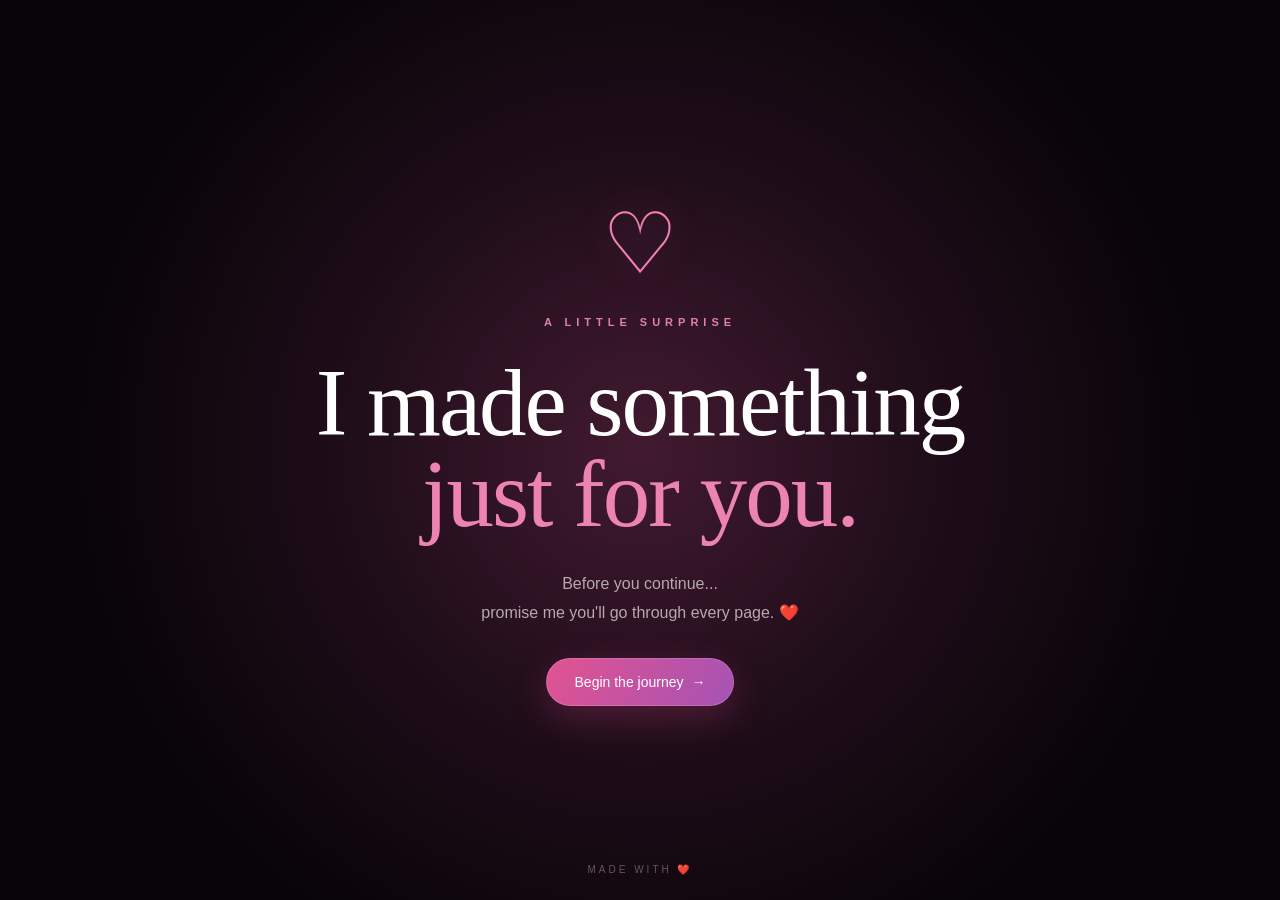
==== index.html @ 8b06ef34 "Add files via upload" ====
<!DOCTYPE html>
<html lang="en">
<head>
    <meta charset="UTF-8">
    <meta name="viewport" content="width=device-width, initial-scale=1.0">
    <title>A Little Surprise ❤️</title>
    <link rel="stylesheet" href="style.css">
</head>
<body class="intro-page">
    <div id="heartContainer"></div>

    <main class="intro">
        <div class="heart-icon">♡</div>
        <p class="eyebrow">A LITTLE SURPRISE</p>
        <h1>I made something<br><span>just for you.</span></h1>
        <p class="intro-text">
            Before you continue...<br>
            promise me you'll go through every page. ❤️
        </p>
        <button id="beginBtn" class="main-btn">
            Begin the journey <span>→</span>
        </button>
    </main>

    <div class="bottom-text">Made with ❤️</div>
    <script src="script.js"></script>
</body>
</html>
---- style.css ----
*{margin:0;padding:0;box-sizing:border-box}
html{scroll-behavior:smooth}
body{min-height:100vh;background:radial-gradient(circle at 50% 25%,#3a172b 0%,#1c0c17 35%,#080408 75%);color:#fff;font-family:"Segoe UI",Arial,sans-serif;overflow-x:hidden}
a{text-decoration:none;color:inherit}
button{font-family:inherit}
.hidden{display:none!important}

.page{min-height:100vh;position:relative;background:radial-gradient(circle at 50% 20%,rgba(225,93,145,.08),transparent 45%)}

.top-nav{position:fixed;top:24px;left:5%;right:5%;display:flex;justify-content:space-between;align-items:center;z-index:1000}
.top-nav span{color:#897783;font-size:10px;letter-spacing:4px;font-weight:600}
.top-nav a{width:46px;height:46px;display:flex;align-items:center;justify-content:center;border-radius:50%;border:1px solid rgba(255,255,255,.15);background:rgba(255,255,255,.05);transition:.3s}
.top-nav a:hover{background:rgba(230,100,155,.2);transform:scale(1.08)}

.eyebrow{color:#df82aa;font-size:11px;letter-spacing:5px;font-weight:600;margin-bottom:25px;text-transform:uppercase}
h1{font-family:Georgia,"Times New Roman",serif;font-size:clamp(50px,8vw,95px);line-height:.96;font-weight:400;letter-spacing:-2px}
h1 span{color:#ed83b0}
h2{font-family:Georgia,"Times New Roman",serif;font-weight:400}
p{color:#afa1ab;line-height:1.8}

.main-btn{display:inline-flex;align-items:center;justify-content:center;gap:8px;margin-top:30px;padding:15px 28px;border:1px solid rgba(255,255,255,.15);border-radius:50px;background:linear-gradient(120deg,#e25391,#a553b4);color:#fff;font-size:14px;cursor:pointer;box-shadow:0 12px 35px rgba(220,70,140,.25);transition:.3s}
.main-btn:hover{transform:translateY(-4px) scale(1.03);box-shadow:0 18px 50px rgba(220,70,140,.4)}
.main-btn span{transition:.3s}.main-btn:hover span{transform:translateX(5px)}

.intro-page{display:flex;align-items:center;justify-content:center;text-align:center;background:radial-gradient(circle at center,#421a30 0%,#210e1b 35%,#080408 72%);overflow:hidden}
.intro{position:relative;z-index:10;width:90%;max-width:850px;display:flex;flex-direction:column;align-items:center;justify-content:center;animation:introAppear 1.2s ease}
.heart-icon{font-size:85px;color:#f080ad;margin-bottom:20px;animation:heartbeat 1.5s infinite;text-shadow:0 0 35px rgba(240,128,173,.4)}
.intro h1{margin-bottom:30px}
.intro-text{color:#b7a8b1;font-size:16px;line-height:1.8}
.bottom-text{position:fixed;bottom:25px;left:50%;transform:translateX(-50%);z-index:20;color:#655560;font-size:10px;letter-spacing:3px;text-transform:uppercase}

.floating-heart{position:fixed;bottom:-50px;z-index:5;pointer-events:none;color:#e77ba7;opacity:0;animation:floatUp linear forwards}
.explosion-heart{position:fixed;left:50%;top:50%;z-index:9999;pointer-events:none}

.welcome{min-height:100vh;width:90%;max-width:1000px;margin:auto;display:flex;flex-direction:column;align-items:center;justify-content:center;text-align:center}
.welcome h1{font-size:clamp(55px,9vw,110px)}
.welcome h1 span{display:block;margin-top:8px}
.big-text{max-width:650px;margin-top:30px;color:#b4a6b0;font-size:18px;line-height:1.8}

.content-page{position:relative;z-index:5;width:100%;max-width:1180px;margin:0 auto;padding:140px 40px 100px;text-align:center}
.page-description{max-width:650px;margin:25px auto 60px;font-size:16px}
.reasons-page{display:flex;flex-direction:column;align-items:center}
.reasons-heading{width:100%;display:flex;flex-direction:column;align-items:center}
.reasons-heading h1{text-align:center}

.photo-grid{display:grid;grid-template-columns:repeat(3,1fr);gap:20px;margin-bottom:70px}
.photo-card{position:relative;height:420px;border-radius:22px;overflow:hidden;cursor:pointer;background:linear-gradient(145deg,#24121e,#10080e);border:1px solid rgba(255,255,255,.08);transition:.4s}
.photo-card:nth-child(2),.photo-card:nth-child(5){transform:translateY(40px)}
.photo-card:hover{transform:translateY(-5px) scale(1.01);box-shadow:0 20px 60px rgba(0,0,0,.4)}
.photo-card:nth-child(2):hover,.photo-card:nth-child(5):hover{transform:translateY(35px) scale(1.01)}
.photo-card img{width:100%;height:100%;object-fit:cover;display:block;transition:.6s}
.photo-card:hover img{transform:scale(1.08)}
.photo-card::after{content:"VIEW ❤️";position:absolute;left:50%;top:50%;transform:translate(-50%,-50%);padding:10px 18px;border-radius:30px;background:rgba(0,0,0,.55);backdrop-filter:blur(8px);border:1px solid rgba(255,255,255,.2);font-size:10px;letter-spacing:3px;opacity:0;transition:.3s}
.photo-card:hover::after{opacity:1}

.photo-modal{position:fixed;inset:0;z-index:9998;display:none;align-items:center;justify-content:center;flex-direction:column;padding:30px;background:rgba(0,0,0,.94);backdrop-filter:blur(15px)}
.photo-modal.show{display:flex}
.photo-modal img{max-width:90%;max-height:75vh;object-fit:contain;border-radius:15px;box-shadow:0 30px 100px rgba(0,0,0,.7)}
.photo-modal p{margin-top:20px;color:#d4c7cf;text-align:center}
#closePhoto{position:absolute;top:20px;right:30px;width:50px;height:50px;border:0;background:transparent;color:#fff;font-size:40px;cursor:pointer}

.story{position:relative;max-width:900px;margin:90px auto 60px}
.story-line{position:absolute;left:50%;top:0;bottom:0;width:1px;background:linear-gradient(#e77ba7,#5b3049)}
.story-item{position:relative;width:50%;padding:30px 45px;min-height:180px}
.story-item:nth-child(even){margin-left:50%}
.story-card{padding:25px;border-radius:18px;background:rgba(255,255,255,.035);border:1px solid rgba(255,255,255,.08)}
.story-item span{color:#dc7fa7;font-size:9px;letter-spacing:3px}
.story-item h2{font-size:29px;margin:12px 0}
.story-item p{font-size:14px}
.story-dot{position:absolute;top:48px;width:14px;height:14px;border-radius:50%;background:#e27ba6;box-shadow:0 0 20px rgba(226,123,166,.7);z-index:3}
.story-item:nth-child(odd) .story-dot{right:-7px}.story-item:nth-child(even) .story-dot{left:-7px}
.reveal{opacity:0;transform:translateY(25px);transition:.8s}.reveal.visible{opacity:1;transform:none}

.reason-grid{width:100%;max-width:1050px;display:grid;grid-template-columns:repeat(2,minmax(0,1fr));justify-content:center;gap:25px;margin:30px auto 45px}
.reason-card{width:100%}
.reason-card:nth-child(5){grid-column:1}
.reason-card:nth-child(6){grid-column:2}
.reason-card{position:relative;height:270px;perspective:1200px;cursor:pointer}
.reason-face{position:absolute;inset:0;width:100%;height:100%;display:flex;flex-direction:column;align-items:center;justify-content:center;text-align:center;padding:35px;border-radius:22px;border:1px solid rgba(255,255,255,.1);background:linear-gradient(145deg,#1d1019,#11080f);backface-visibility:hidden;transition:transform .7s cubic-bezier(.4,.2,.2,1);box-shadow:0 15px 40px rgba(0,0,0,.15)}
.reason-front{font-size:45px}.reason-front h2{font-size:27px;margin:15px 0}.reason-front small{color:#766772;font-size:9px;letter-spacing:2px}
.reason-back{transform:rotateY(180deg);color:#d1c3cb;font-size:15px;line-height:1.8}
.reason-card.flipped .reason-front{transform:rotateY(180deg)}
.reason-card.flipped .reason-back{transform:rotateY(360deg)}
.reason-icon{line-height:1}.reasons-page>.main-btn{align-self:center}

.letter-page{min-height:100vh;width:90%;max-width:900px;margin:auto;padding:140px 0 100px;display:flex;flex-direction:column;align-items:center;text-align:center}
.letter-paper{width:100%;max-width:780px;margin-top:40px;padding:65px;text-align:left;border-radius:25px;background:linear-gradient(145deg,#24141e,#120910);border:1px solid rgba(255,255,255,.1);box-shadow:0 30px 90px rgba(0,0,0,.4)}
.letter-heart{color:#e77da8;font-size:30px;margin-bottom:25px}
.letter-paper h1{font-size:55px;margin-bottom:35px}
.letter-paper p{color:#c2b5bd;line-height:2;margin-bottom:25px;font-size:15px}
.letter-paper .signature{text-align:right;color:#e583aa}

.cake-page{min-height:100vh;width:90%;max-width:900px;margin:auto;display:flex;flex-direction:column;align-items:center;justify-content:center;text-align:center}
.cake-page>p:not(.eyebrow){margin-top:20px}
.cake{position:relative;width:300px;height:290px;margin:50px auto 15px}
.plate{position:absolute;left:10px;bottom:25px;width:280px;height:22px;border-radius:50%;background:linear-gradient(#f2dfe8,#bba7b1);box-shadow:0 8px 20px rgba(0,0,0,.4)}
.cake-body{position:absolute;left:45px;bottom:45px;width:210px;height:120px;border-radius:10px 10px 25px 25px;background:linear-gradient(#d86796,#a8426d);box-shadow:inset 0 -10px 20px rgba(0,0,0,.15)}
.icing{position:absolute;left:-3px;top:-18px;width:216px;height:48px;border-radius:50%;background:linear-gradient(#fff5f8,#f3dbe5)}
.icing:after{content:"";position:absolute;left:20px;bottom:-10px;width:12px;height:22px;background:#f6e0e8;border-radius:0 0 10px 10px;box-shadow:40px 5px 0 #f6e0e8,90px -2px 0 #f6e0e8,140px 4px 0 #f6e0e8}
.cake-decoration{position:absolute;top:55px;left:0;width:100%;color:#f7b0ca;font-size:20px;letter-spacing:14px}
.candle{position:absolute;left:143px;bottom:165px;width:15px;height:70px;border-radius:5px;background:repeating-linear-gradient(45deg,#d8669c,#d8669c 7px,#f3a4c5 7px,#f3a4c5 14px)}
.flame{position:absolute;left:-4px;top:-32px;width:23px;height:32px;border-radius:50% 50% 50% 0;background:#ffd166;transform:rotate(-45deg);box-shadow:0 0 30px rgba(255,190,60,.8);cursor:pointer;animation:flame .5s infinite alternate}
.flame.out{display:none}
.wish-message{display:none;max-width:500px;margin:20px auto;color:#e589af;line-height:1.8;animation:fadeUp .8s}
.wish-message.show{display:block}

.final-page{min-height:100vh;background:radial-gradient(circle at center,#3d192d,#180a14 45%,#080408 75%)}
.final-content{min-height:100vh;width:90%;max-width:850px;margin:auto;display:flex;flex-direction:column;align-items:center;justify-content:center;text-align:center;padding:40px 0}
.final-content h1{font-size:clamp(50px,8vw,90px)}
.gift-button{border:0;background:transparent;color:#fff;font-size:105px;cursor:pointer;margin-top:35px;transition:.4s}
.gift-button:hover{transform:scale(1.15) rotate(5deg)}
.gift-button small{display:block;color:#766772;font-size:10px;letter-spacing:3px;margin-top:-10px}
.final-message{width:100%;max-width:700px;margin-top:40px;animation:finalReveal 1.2s ease}
.big-heart{font-size:80px;animation:heartbeat 1.3s infinite}
.final-message h2{color:#ed83b0;font-size:clamp(55px,8vw,85px);margin:25px 0}
.final-message p{max-width:600px;margin:15px auto;color:#c2b4bd;line-height:1.9}
.final-message h3{color:#e583aa;margin-top:35px;font-size:20px}
.birthday-end{color:#e989af!important;margin-top:35px!important}

@keyframes introAppear{from{opacity:0;transform:translateY(30px)}to{opacity:1;transform:translateY(0)}}
@keyframes heartbeat{0%,100%{transform:scale(1)}25%{transform:scale(1.08)}40%{transform:scale(1)}60%{transform:scale(1.08)}}
@keyframes floatUp{0%{transform:translateY(0) rotate(0) scale(.7);opacity:0}10%{opacity:.7}50%{opacity:.5}100%{transform:translateY(-110vh) rotate(30deg) scale(1.2);opacity:0}}
@keyframes fadeUp{from{opacity:0;transform:translateY(25px)}to{opacity:1;transform:translateY(0)}}
@keyframes finalReveal{from{opacity:0;transform:scale(.75) translateY(20px)}to{opacity:1;transform:scale(1) translateY(0)}}
@keyframes flame{from{transform:rotate(-45deg) scale(.9)}to{transform:rotate(-45deg) scale(1.1)}}

@media(max-width:750px){
    h1{font-size:55px}
    .top-nav{top:18px;left:20px;right:20px}
    .content-page{width:90%;padding:110px 0 70px}
    .photo-grid{grid-template-columns:1fr;gap:18px}
    .photo-card{height:420px}
    .photo-card:nth-child(2),.photo-card:nth-child(5){transform:none}
    .photo-card:nth-child(2):hover,.photo-card:nth-child(5):hover{transform:scale(1.01)}
    .story{margin-top:60px;padding-left:20px}
    .story-line{left:5px}
    .story-item,.story-item:nth-child(even){width:100%;margin-left:0;padding:20px 0 40px}
    .story-item:nth-child(odd) .story-dot,.story-item:nth-child(even) .story-dot{left:-6px;right:auto}
    .reason-grid{grid-template-columns:1fr;gap:18px;width:100%}
    .reason-card:nth-child(5),.reason-card:nth-child(6){grid-column:auto}
    .letter-page{width:90%;padding:110px 0 70px}
    .letter-paper{padding:40px 25px}
    .letter-paper h1{font-size:45px}
    .cake{transform:scale(.9)}
    .final-content{width:90%}
    .final-message h2{font-size:55px}
    .gift-button{font-size:85px}
}
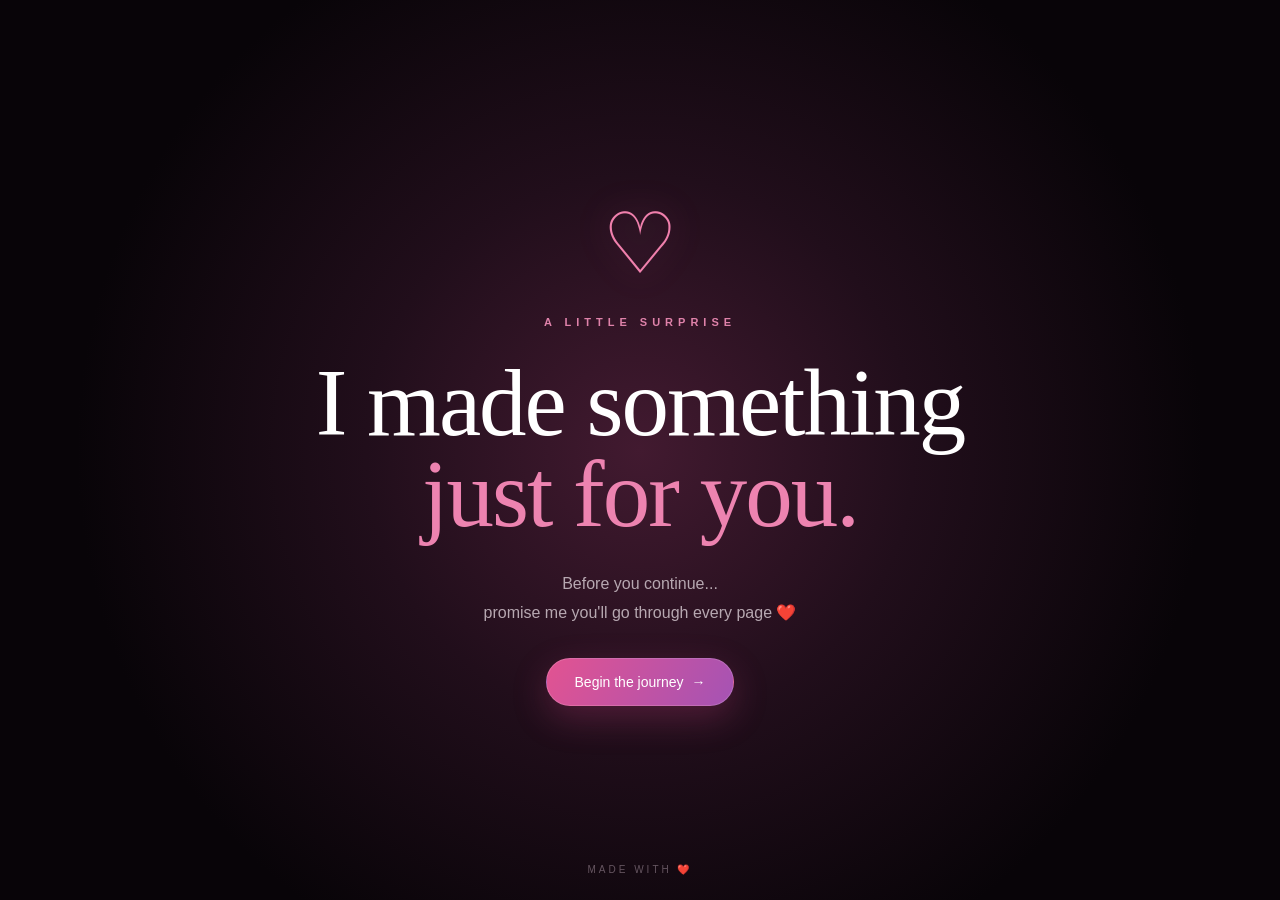
==== commit 0c057b3f: "Update index.html" ====
--- a/index.html
+++ b/index.html
@@ -15,7 +15,7 @@
         <h1>I made something<br><span>just for you.</span></h1>
         <p class="intro-text">
             Before you continue...<br>
-            promise me you'll go through every page. ❤️
+            promise me you'll go through every page ❤️
         </p>
         <button id="beginBtn" class="main-btn">
             Begin the journey <span>→</span>
